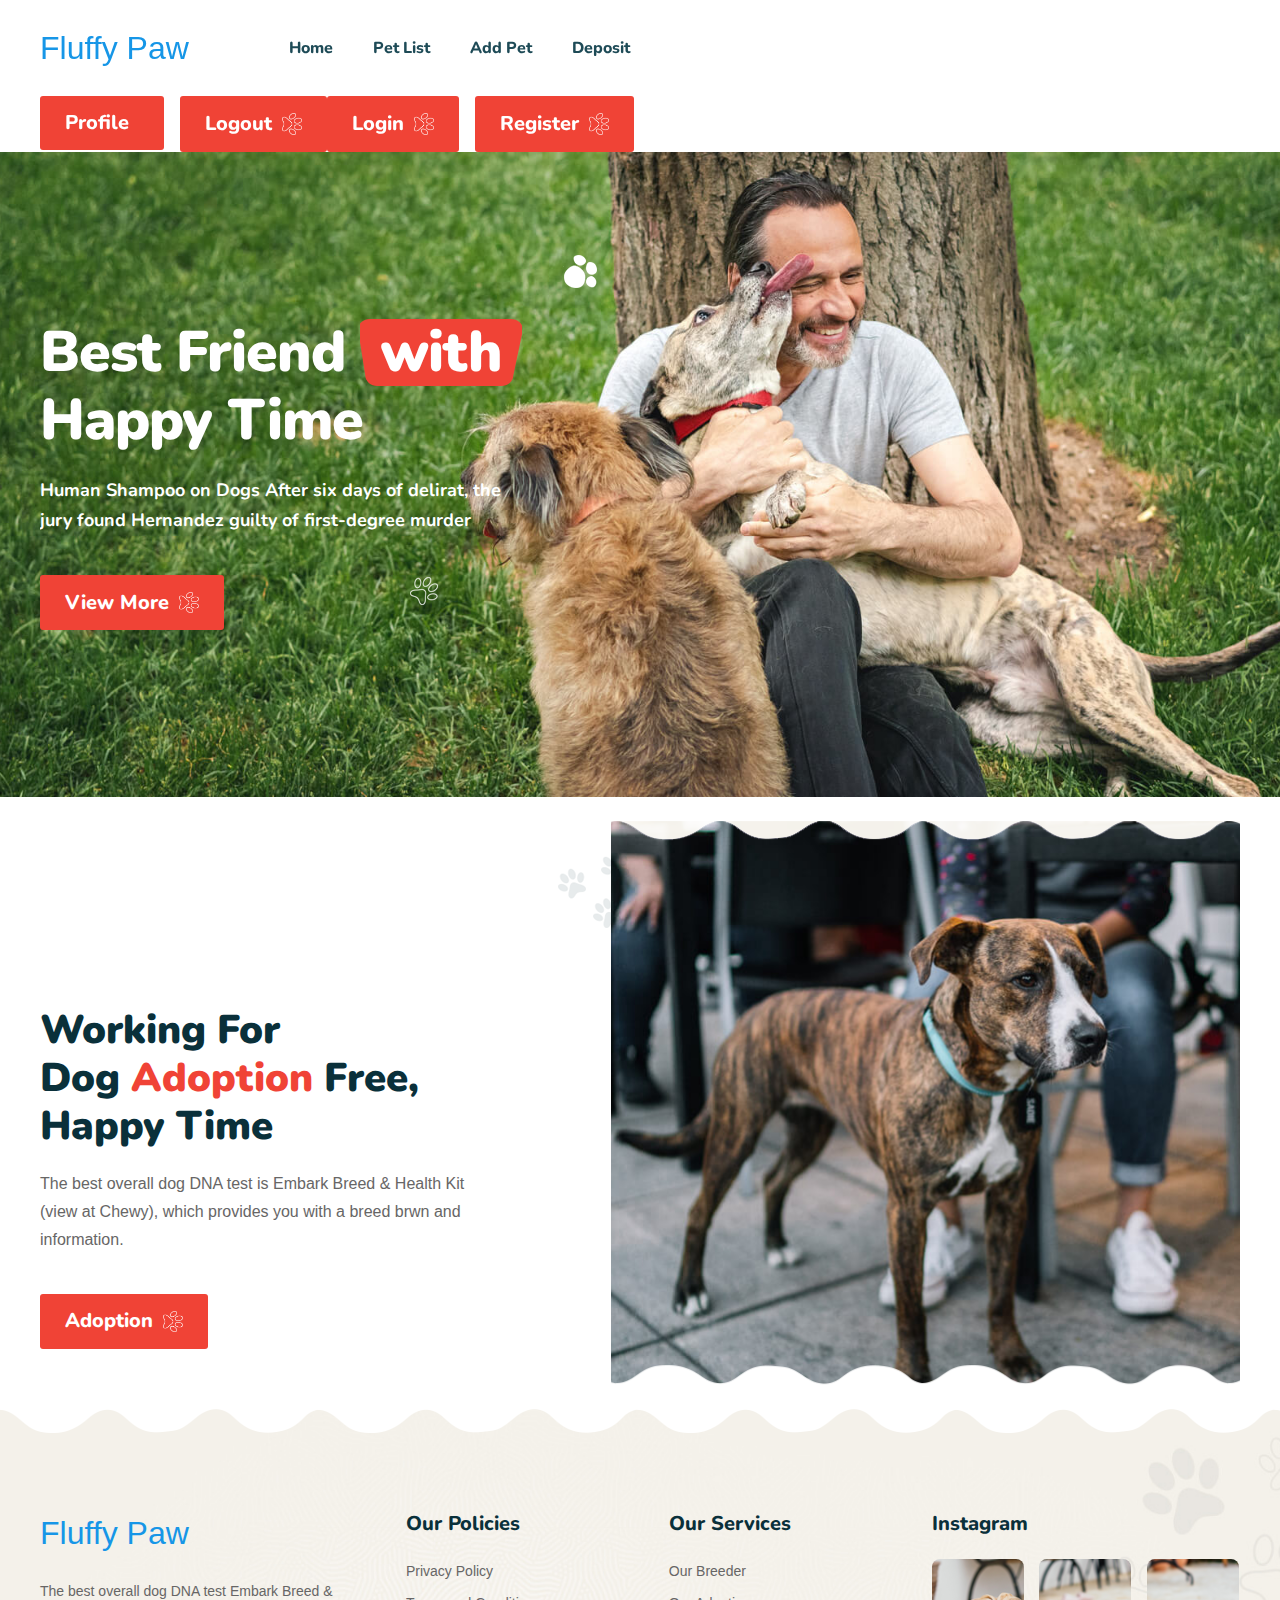
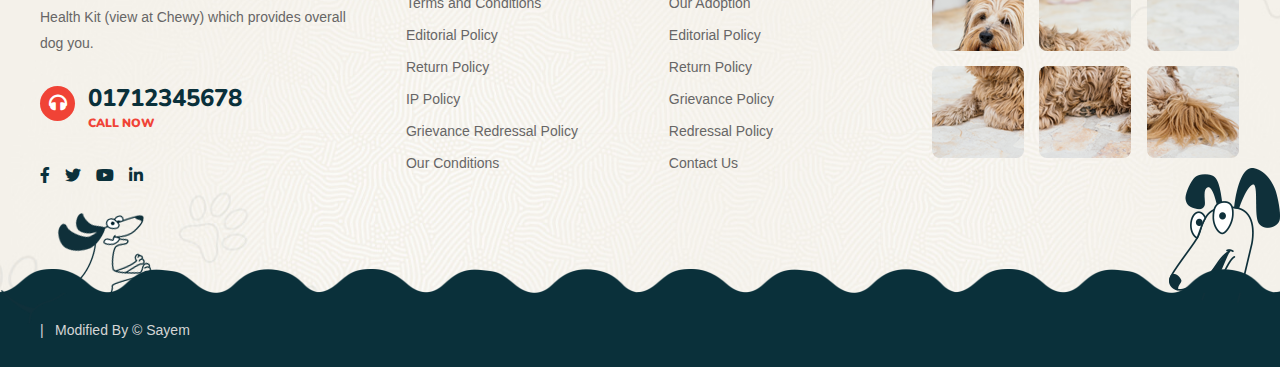
==== index.html @ d815d578 "first commit" ====
<!doctype html>
<html class="no-js" lang="en">

<head>
    <meta charset="utf-8">
    <meta http-equiv="x-ua-compatible" content="ie=edge">
    <title>FluffyPaw - Pet Adoption</title>
    <meta name="description" content="">
    <meta name="viewport" content="width=device-width, initial-scale=1">
    <link rel="shortcut icon" type="image/x-icon" href="img/favicon.png">
    <!-- CSS here -->
    <link rel="stylesheet" href="css/bootstrap.min.css">
    <link rel="stylesheet" href="css/animate.min.css">
    <link rel="stylesheet" href="css/magnific-popup.css">
    <link rel="stylesheet" href="css/fontawesome-all.min.css">
    <link rel="stylesheet" href="css/owl.carousel.min.css">
    <link rel="stylesheet" href="css/nice-select.css">
    <link rel="stylesheet" href="css/flaticon.css">
    <link rel="stylesheet" href="css/odometer.css">
    <link rel="stylesheet" href="css/jquery-ui.css">
    <link rel="stylesheet" href="css/slick.css">
    <link rel="stylesheet" href="css/default.css">
    <link rel="stylesheet" href="css/style.css">
    <link rel="stylesheet" href="css/responsive.css">
</head>

<body>

    <!-- Preloader -->
    <div id="preloader">
        <img src="img/preloader.gif" alt="">
    </div>
    <!-- Preloader-end -->

    <!-- Scroll-top -->
    <button class="scroll-top scroll-to-target" data-target="html">
        <i class="fas fa-angle-up"></i>
    </button>
    <!-- Scroll-top-end-->

    <!-- header-area -->
    <header>
        <div id="sticky-header" class="menu-area">
            <div class="container custom-container">
                <div class="row">
                    <div class="col-12">
                        <div class="mobile-nav-toggler"><i class="fas fa-bars"></i></div>
                        <div class="menu-wrap">
                            <nav class="menu-nav show">
                                <div class="logo"><a class="h2 fw-bolder" href="index.html">Fluffy Paw</a>
                                </div>
                                <div class="navbar-wrap main-menu d-none d-lg-flex">
                                    <ul class="navigation">
                                        <li class="menu-item-has-children"><a href="index.html">Home</a></li>
                                        <li><a href="pets.html">Pet List</a></li>
                                        <li><a href="add-pet.html">Add Pet</a></li>
                                        <li><a href="deposit.html">Deposit</a></li>
                                    </ul>
                                </div>
                                <div>
                                    <ul class="d-flex gap-3">
                                        <li class="header-btn"><a href="user-account.html" class="btn">Profile<img
                                                    src="#" alt=""></a></li>
                                        <form action="#" method="post">
                                            <li class="header-btn ml-3"><button class="btn">Logout<img
                                                        src="img/icon/w_pawprint.png" alt=""></button></li>
                                        </form>
                                        <li class="header-btn"><a href="user-login.html" class="btn">Login<img
                                                    src="img/icon/w_pawprint.png" alt=""></a></li>
                                        <li class="header-btn ml-3"><a href="user-registration.html"
                                                class="btn">Register<img src="img/icon/w_pawprint.png" alt=""></a></li>
                                    </ul>
                                </div>
                            </nav>
                        </div>
                    </div>
                </div>
            </div>
        </div>
    </header>
    <!-- header-area-end -->


    <!-- main-area -->
    <main>

        <!-- slider-area -->
        <section class="slider-area">
            <div class="slider-active">
                <div class="single-slider slider-bg d-flex align-items-center" data-background="
                    img/slider/slider_bg02.jpg">
                    <div class="container custom-container">
                        <div class="row">
                            <div class="col-xl-5 col-lg-7 col-md-10">
                                <div class="slider-content">
                                    <div class="slider-title">
                                        <h2 class="title" data-animation="fadeInUpBig" data-delay=".2s"
                                            data-duration="1.2s">
                                            Best Friend <span>with</span> Happy Time</h2>
                                    </div>
                                    <div class="slider-desc">
                                        <p class="desc" data-animation="fadeInUpBig" data-delay=".4s"
                                            data-duration="1.2s">Human
                                            Shampoo on Dogs After six days of delirat,
                                            the jury found Hernandez guilty of first-degree murder</p>
                                    </div>
                                    <a href="pets.html" class="btn" data-animation="fadeInUpBig" data-delay=".6s"
                                        data-duration="1.2s">View More <img src="
                                            img/icon/w_pawprint.png" alt=""></a>
                                </div>
                            </div>
                        </div>
                    </div>
                </div>
            </div>
            <div class="slider-shape"><img src="img/slider/slider_shape01.png" alt=""></div>
            <div class="slider-shape shape-two"><img src="img/slider/slider_shape02.png" alt=""></div>
        </section>
        <!-- slider-area-end -->
        <!-- adoption-area -->
        <section class="adoption-area">
            <div class="container">
                <div class="row align-items-center align-items-xl-end justify-content-center">
                    <div class="col-xl-7 col-lg-6 col-md-10 order-0 order-lg-2">
                        <div class="adoption-img my-4 ">
                            <img src="img/images/adoption_img.jpg" alt="">
                        </div>
                    </div>
                    <div class="col-xl-5 col-lg-6">
                        <div class="adoption-content">
                            <h2 class="title">Working For <br> Dog <span>Adoption</span> Free, Happy Time</h2>
                            <p>The best overall dog DNA test is Embark Breed & Health Kit (view at Chewy), which
                                provides you with a breed brwn and information.</p>
                            <a href="#" class="btn">Adoption <img src="img/icon/w_pawprint.png" alt=""></a>
                        </div>
                    </div>
                </div>
            </div>
            <div class="adoption-shape"><img src="img/images/adoption_shape.png" alt=""></div>
        </section>
        <!-- adoption-area-end -->
    </main>
    <!-- main-area-end -->


    <!-- footer-start -->
    <footer>
        <div class="footer-top-area footer-bg">
            <div class="container">
                <div class="row justify-content-between">
                    <div class="col-3">
                        <div class="footer-widget">
                            <div class="f-logo h2 ">
                                <a href="#">Fluffy Paw</a>
                            </div>
                            <div class="footer-text">
                                <p>The best overall dog DNA test Embark Breed & Health Kit (view at Chewy) which
                                    provides
                                    overall dog you.</p>
                            </div>
                            <div class="footer-contact">
                                <div class="icon"><i class="fas fa-headphones"></i></div>
                                <div class="content">
                                    <h4 class="title"><a href="tel:+8801712345678">01712345678</a></h4>
                                    <span>Call Now</span>
                                </div>
                            </div>
                            <div class="footer-social">
                                <ul>
                                    <li><a href="#"><i class="fab fa-facebook-f"></i></a></li>
                                    <li><a href="#"><i class="fab fa-twitter"></i></a></li>
                                    <li><a href="#"><i class="fab fa-youtube"></i></a></li>
                                    <li><a href="#"><i class="fab fa-linkedin-in"></i></a></li>
                                </ul>
                            </div>
                        </div>
                    </div>
                    <div class="col-2">
                        <div class="footer-widget">
                            <h4 class="fw-title">Our Policies</h4>
                            <div class="fw-link">
                                <ul>
                                    <li><a href="#">Privacy Policy</a></li>
                                    <li><a href="#">Terms and Conditions</a></li>
                                    <li><a href="#">Editorial Policy</a></li>
                                    <li><a href="#">Return Policy</a></li>
                                    <li><a href="#">IP Policy</a></li>
                                    <li><a href="#">Grievance Redressal Policy</a></li>
                                    <li><a href="#">Our Conditions</a></li>
                                </ul>
                            </div>
                        </div>
                    </div>
                    <div class="col-2">
                        <div class="footer-widget">
                            <h4 class="fw-title">Our Services</h4>
                            <div class="fw-link">
                                <ul>
                                    <li><a href="#">Our Breeder</a></li>
                                    <li><a href="#">Our Adoption</a></li>
                                    <li><a href="#">Editorial Policy</a></li>
                                    <li><a href="#">Return Policy</a></li>
                                    <li><a href="#">Grievance Policy</a></li>
                                    <li><a href="#">Redressal Policy</a></li>
                                    <li><a href="#">Contact Us</a></li>
                                </ul>
                            </div>
                        </div>
                    </div>
                    <div class="col-3">
                        <div class="footer-widget">
                            <h4 class="fw-title">Instagram</h4>
                            <div class="fw-insta">
                                <ul>
                                    <li><a href="#"><img src="img/images/insta_img01.png" alt=""></a></li>
                                    <li><a href="#"><img src="img/images/insta_img02.png" alt=""></a></li>
                                    <li><a href="#"><img src="img/images/insta_img03.png" alt=""></a></li>
                                    <li><a href="#"><img src="img/images/insta_img04.png" alt=""></a></li>
                                    <li><a href="#"><img src="img/images/insta_img05.png" alt=""></a></li>
                                    <li><a href="#"><img src="img/images/insta_img06.png" alt=""></a></li>
                                </ul>
                            </div>
                        </div>
                    </div>
                </div>
            </div>
            <div class="footer-shape"><img src="img/images/footer_shape01.png" alt=""></div>
            <div class="footer-shape shape-two"><img src="img/images/footer_shape02.png" alt=""></div>
        </div>
        <div class="copyright-area">
            <div class="container">
                <div class="row">
                    <div class="col-md-8">
                        <div class="copyright-text">
                            <p>Modified By &copy; Sayem</p>
                        </div>
                    </div>
                </div>
            </div>
        </div>
    </footer>
    <!-- footer-end -->



    <!-- JS here -->
    <script src="js/vendor/jquery-3.6.0.min.js"></script>
    <script src="js/bootstrap.min.js"></script>
    <script src="js/isotope.pkgd.min.js"></script>
    <script src="js/imagesloaded.pkgd.min.js"></script>
    <script src="js/jquery.magnific-popup.min.js"></script>
    <script src="js/owl.carousel.min.js"></script>
    <script src="js/jquery.odometer.min.js"></script>
    <script src="js/jquery.nice-select.min.js"></script>
    <script src="js/jquery-ui.min.js"></script>
    <script src="js/jquery.appear.js"></script>
    <script src="js/slick.min.js"></script>
    <script src="js/wow.min.js"></script>
    <script src="js/plugins.js"></script>
    <script src="js/main.js"></script>
</body>

</html>
---- css/nice-select.css ----
.nice-select {
	-webkit-tap-highlight-color: transparent;
	border-radius: 5px;
	border: none;
	box-sizing: border-box;
	clear: both;
	cursor: pointer;
	display: inline-block;
	font-family: inherit;
	font-size: 14px;
	font-weight: 500;
	height: auto;
	line-height: 1;
	outline: none;
	padding-left: 18px;
	padding-right: 30px;
	position: relative;
	text-align: left !important;
	-webkit-transition: all 0.2s ease-in-out;
	transition: all 0.2s ease-in-out;
	-webkit-user-select: none;
	-moz-user-select: none;
	-ms-user-select: none;
	user-select: none;
	white-space: nowrap;
	width: auto;
	color: #30353d;
}
  .nice-select:hover {
    border-color: #dbdbdb; }
  .nice-select:active, .nice-select.open, .nice-select:focus {
    border-color: #999; }
.nice-select::after {
	border-bottom: 2px solid #30353d;
	border-right: 2px solid #30353d;
	content: '';
	display: block;
	height: 7px;
	margin-top: -6px;
	pointer-events: none;
	position: absolute;
	right: 17px;
	top: 50%;
	-webkit-transform-origin: 66% 66%;
	-ms-transform-origin: 66% 66%;
	transform-origin: 66% 66%;
	-webkit-transform: rotate(45deg);
	-ms-transform: rotate(45deg);
	transform: rotate(45deg);
	-webkit-transition: all 0.15s ease-in-out;
	transition: all 0.15s ease-in-out;
	width: 7px;
}
  .nice-select.open:after {
    -webkit-transform: rotate(-135deg);
        -ms-transform: rotate(-135deg);
            transform: rotate(-135deg); }
  .nice-select.open .list {
    opacity: 1;
    pointer-events: unset;
    -webkit-transform: scale(1) translateY(0);
    -ms-transform: scale(1) translateY(0);
    transform: scale(1) translateY(0);
    width: 100%;
	}
  .nice-select.disabled {
    border-color: #ededed;
    color: #999;
    pointer-events: none; }
    .nice-select.disabled:after {
      border-color: #cccccc; }
  .nice-select.wide {
    width: 100%; }
    .nice-select.wide .list {
      left: 0 !important;
      right: 0 !important; }
  .nice-select.right {
    float: right; }
    .nice-select.right .list {
      left: auto;
      right: 0; }
  .nice-select.small {
    font-size: 12px;
    height: 36px;
    line-height: 34px; }
    .nice-select.small:after {
      height: 4px;
      width: 4px; }
    .nice-select.small .option {
      line-height: 34px;
      min-height: 34px; }
.nice-select .list {
	background-color: #fff;
	border-radius: 0;
	box-shadow: 0 0 0 1px rgba(68, 68, 68, 0.11);
	box-sizing: border-box;
	margin-top: 6px;
	opacity: 0;
	overflow: hidden;
	padding: 0;
	pointer-events: none;
	position: absolute;
	top: 100%;
	left: 0;
	-webkit-transform-origin: 50% 0;
	-ms-transform-origin: 50% 0;
	transform-origin: 50% 0;
	-webkit-transform: scale(0.75) translateY(-21px);
	-ms-transform: scale(0.75) translateY(-21px);
	transform: scale(0.75) translateY(-21px);
	-webkit-transition: all 0.2s cubic-bezier(0.5, 0, 0, 1.25), opacity 0.15s ease-out;
	transition: all 0.2s cubic-bezier(0.5, 0, 0, 1.25), opacity 0.15s ease-out;
	z-index: 9;
}
.nice-select .list {
    -webkit-transform-origin: unset;
    -ms-transform-origin: unset;
    transform-origin: unset;
    -webkit-transform: scale(1) translateY(0);
    -ms-transform: scale(1) translateY(0);
    transform: scale(1) translateY(0);
    -webkit-transition: unset;
    transition: unset;
}
    .nice-select .list:hover .option:not(:hover) {
      background-color: transparent !important; }
.nice-select .option {
	cursor: pointer;
	font-weight: 400;
	line-height: 40px;
	list-style: none;
	min-height: 40px;
	outline: none;
	padding-left: 18px;
	padding-right: 29px;
	text-align: left;
	-webkit-transition: all 0.2s;
	transition: all 0.2s;
	display: block;
	color: #133046;
}
    .nice-select .option:hover, .nice-select .option.focus, .nice-select .option.selected.focus {
      background-color: #f6f6f6; }
.nice-select .option.selected {
    font-weight: 500;
    padding-top: 0;
    padding-bottom: 0;
}
    .nice-select .option.disabled {
      background-color: transparent;
      color: #999;
      cursor: default; }

.no-csspointerevents .nice-select .list {
  display: none; }

.no-csspointerevents .nice-select.open .list {
  display: block; }
---- css/flaticon.css ----
@font-face {
    font-family: "flaticon";
    src: url("../fonts/flaticondf80.ttf?bd3227b7135b7b35971cfd9419559b83") format("truetype"),
url("../fonts/flaticondf80.woff?bd3227b7135b7b35971cfd9419559b83") format("woff"),
url("../fonts/flaticondf80.woff2?bd3227b7135b7b35971cfd9419559b83") format("woff2"),
url("../fonts/flaticondf80.eot?bd3227b7135b7b35971cfd9419559b83#iefix") format("embedded-opentype"),
url("../fonts/flaticondf80.svg?bd3227b7135b7b35971cfd9419559b83#flaticon") format("svg");
}

i[class^="flaticon-"]:before, i[class*=" flaticon-"]:before {
    font-family: flaticon !important;
    font-style: normal;
    font-weight: normal !important;
    font-variant: normal;
    text-transform: none;
    line-height: 1;
    -webkit-font-smoothing: antialiased;
    -moz-osx-font-smoothing: grayscale;
}

.flaticon-shopping-bag:before {
    content: "\f101";
}
.flaticon-magnifiying-glass:before {
    content: "\f102";
}
.flaticon-search:before {
    content: "\f103";
}
.flaticon-location:before {
    content: "\f104";
}
.flaticon-dog:before {
    content: "\f105";
}
.flaticon-happy:before {
    content: "\f106";
}
.flaticon-dove:before {
    content: "\f107";
}
.flaticon-husky:before {
    content: "\f108";
}
.flaticon-tick:before {
    content: "\f109";
}
.flaticon-done:before {
    content: "\f10a";
}
.flaticon-play-button-arrowhead:before {
    content: "\f10b";
}
.flaticon-pause:before {
    content: "\f10c";
}
.flaticon-quotation-marks:before {
    content: "\f10d";
}
.flaticon-bookmark:before {
    content: "\f10e";
}
.flaticon-bookmark-1:before {
    content: "\f10f";
}
.flaticon-sex:before {
    content: "\f110";
}
.flaticon-plus-18-movie:before {
    content: "\f111";
}
.flaticon-color-palette:before {
    content: "\f112";
}
---- css/odometer.css ----
.odometer.odometer-auto-theme, .odometer.odometer-theme-default {
  display: inline-block;
  vertical-align: middle;
  *vertical-align: auto;
  *zoom: 1;
  *display: inline;
  position: relative;
}
.odometer.odometer-auto-theme .odometer-digit, .odometer.odometer-theme-default .odometer-digit {
  display: inline-block;
  vertical-align: middle;
  *vertical-align: auto;
  *zoom: 1;
  *display: inline;
  position: relative;
}
.odometer.odometer-auto-theme .odometer-digit .odometer-digit-spacer, .odometer.odometer-theme-default .odometer-digit .odometer-digit-spacer {
  display: inline-block;
  vertical-align: middle;
  *vertical-align: auto;
  *zoom: 1;
  *display: inline;
  visibility: hidden;
}
.odometer.odometer-auto-theme .odometer-digit .odometer-digit-inner, .odometer.odometer-theme-default .odometer-digit .odometer-digit-inner {
  text-align: left;
  display: block;
  position: absolute;
  top: 0;
  left: 0;
  right: 0;
  bottom: 0;
  overflow: hidden;
}
.odometer.odometer-auto-theme .odometer-digit .odometer-ribbon, .odometer.odometer-theme-default .odometer-digit .odometer-ribbon {
  display: block;
}
.odometer.odometer-auto-theme .odometer-digit .odometer-ribbon-inner, .odometer.odometer-theme-default .odometer-digit .odometer-ribbon-inner {
  display: block;
  -webkit-backface-visibility: hidden;
  backface-visibility: hidden;
}
.odometer.odometer-auto-theme .odometer-digit .odometer-value, .odometer.odometer-theme-default .odometer-digit .odometer-value {
  display: block;
  -webkit-transform: translateZ(0);
  transform: translateZ(0);
}
.odometer.odometer-auto-theme .odometer-digit .odometer-value.odometer-last-value, .odometer.odometer-theme-default .odometer-digit .odometer-value.odometer-last-value {
  position: absolute;
}
.odometer.odometer-auto-theme.odometer-animating-up .odometer-ribbon-inner, .odometer.odometer-theme-default.odometer-animating-up .odometer-ribbon-inner {
  -webkit-transition: -webkit-transform 2s;
  -moz-transition: -moz-transform 2s;
  -ms-transition: -ms-transform 2s;
  -o-transition: -o-transform 2s;
  transition: transform 2s;
}
.odometer.odometer-auto-theme.odometer-animating-up.odometer-animating .odometer-ribbon-inner, .odometer.odometer-theme-default.odometer-animating-up.odometer-animating .odometer-ribbon-inner {
  -webkit-transform: translateY(-100%);
  -moz-transform: translateY(-100%);
  -ms-transform: translateY(-100%);
  -o-transform: translateY(-100%);
  transform: translateY(-100%);
}
.odometer.odometer-auto-theme.odometer-animating-down .odometer-ribbon-inner, .odometer.odometer-theme-default.odometer-animating-down .odometer-ribbon-inner {
  -webkit-transform: translateY(-100%);
  -moz-transform: translateY(-100%);
  -ms-transform: translateY(-100%);
  -o-transform: translateY(-100%);
  transform: translateY(-100%);
}
.odometer.odometer-auto-theme.odometer-animating-down.odometer-animating .odometer-ribbon-inner, .odometer.odometer-theme-default.odometer-animating-down.odometer-animating .odometer-ribbon-inner {
  -webkit-transition: -webkit-transform 2s;
  -moz-transition: -moz-transform 2s;
  -ms-transition: -ms-transform 2s;
  -o-transition: -o-transform 2s;
  transition: transform 2s;
  -webkit-transform: translateY(0);
  -moz-transform: translateY(0);
  -ms-transform: translateY(0);
  -o-transform: translateY(0);
  transform: translateY(0);
}
.odometer.odometer-auto-theme .odometer-value, .odometer.odometer-theme-default .odometer-value {
  text-align: center;
}
.odometer-formatting-mark {
  display: none;
}
---- css/default.css ----
/* Deafult Margin & Padding */
/*-- Margin Top --*/
.mt-5 {
	margin-top: 5px;
}
.mt-10 {
	margin-top: 10px;
}
.mt-15 {
	margin-top: 15px;
}
.mt-20 {
	margin-top: 20px;
}
.mt-25 {
	margin-top: 25px;
}
.mt-30 {
	margin-top: 30px;
}
.mt-35 {
	margin-top: 35px;
}
.mt-40 {
	margin-top: 40px;
}
.mt-45 {
	margin-top: 45px;
}
.mt-50 {
	margin-top: 50px;
}
.mt-55 {
	margin-top: 55px;
}
.mt-60 {
	margin-top: 60px;
}
.mt-65 {
	margin-top: 65px;
}
.mt-70 {
	margin-top: 70px;
}
.mt-75 {
	margin-top: 75px;
}
.mt-80 {
	margin-top: 80px;
}
.mt-85 {
	margin-top: 85px;
}
.mt-90 {
	margin-top: 90px;
}
.mt-95 {
	margin-top: 95px;
}
.mt-100 {
	margin-top: 100px;
}
.mt-105 {
	margin-top: 105px;
}
.mt-110 {
	margin-top: 110px;
}
.mt-115 {
	margin-top: 115px;
}
.mt-120 {
	margin-top: 120px;
}
.mt-125 {
	margin-top: 125px;
}
.mt-130 {
	margin-top: 130px;
}
.mt-135 {
	margin-top: 135px;
}
.mt-140 {
	margin-top: 140px;
}
.mt-145 {
	margin-top: 145px;
}
.mt-150 {
	margin-top: 150px;
}
.mt-155 {
	margin-top: 155px;
}
.mt-160 {
	margin-top: 160px;
}
.mt-165 {
	margin-top: 165px;
}
.mt-170 {
	margin-top: 170px;
}
.mt-175 {
	margin-top: 175px;
}
.mt-180 {
	margin-top: 180px;
}
.mt-185 {
	margin-top: 185px;
}
.mt-190 {
	margin-top: 190px;
}
.mt-195 {
	margin-top: 195px;
}
.mt-200 {
	margin-top: 200px;
}
/*-- Margin Bottom --*/

.mb-5 {
	margin-bottom: 5px;
}
.mb-10 {
	margin-bottom: 10px;
}
.mb-15 {
	margin-bottom: 15px;
}
.mb-20 {
	margin-bottom: 20px;
}
.mb-25 {
	margin-bottom: 25px;
}
.mb-30 {
	margin-bottom: 30px;
}
.mb-35 {
	margin-bottom: 35px;
}
.mb-40 {
	margin-bottom: 40px;
}
.mb-45 {
	margin-bottom: 45px;
}
.mb-50 {
	margin-bottom: 50px;
}
.mb-55 {
	margin-bottom: 55px;
}
.mb-60 {
	margin-bottom: 60px;
}
.mb-65 {
	margin-bottom: 65px;
}
.mb-70 {
	margin-bottom: 70px;
}
.mb-75 {
	margin-bottom: 75px;
}
.mb-80 {
	margin-bottom: 80px;
}
.mb-85 {
	margin-bottom: 85px;
}
.mb-90 {
	margin-bottom: 90px;
}
.mb-95 {
	margin-bottom: 95px;
}
.mb-100 {
	margin-bottom: 100px;
}
.mb-105 {
	margin-bottom: 105px;
}
.mb-110 {
	margin-bottom: 110px;
}
.mb-115 {
	margin-bottom: 115px;
}
.mb-120 {
	margin-bottom: 120px;
}
.mb-125 {
	margin-bottom: 125px;
}
.mb-130 {
	margin-bottom: 130px;
}
.mb-135 {
	margin-bottom: 135px;
}
.mb-140 {
	margin-bottom: 140px;
}
.mb-145 {
	margin-bottom: 145px;
}
.mb-150 {
	margin-bottom: 150px;
}
.mb-155 {
	margin-bottom: 155px;
}
.mb-160 {
	margin-bottom: 160px;
}
.mb-165 {
	margin-bottom: 165px;
}
.mb-170 {
	margin-bottom: 170px;
}
.mb-175 {
	margin-bottom: 175px;
}
.mb-180 {
	margin-bottom: 180px;
}
.mb-185 {
	margin-bottom: 185px;
}
.mb-190 {
	margin-bottom: 190px;
}
.mb-195 {
	margin-bottom: 195px;
}
.mb-200 {
	margin-bottom: 200px;
}
/*-- Padding Top --*/

.pt-5 {
	padding-top: 5px;
}
.pt-10 {
	padding-top: 10px;
}
.pt-15 {
	padding-top: 15px;
}
.pt-20 {
	padding-top: 20px;
}
.pt-25 {
	padding-top: 25px;
}
.pt-30 {
	padding-top: 30px;
}
.pt-35 {
	padding-top: 35px;
}
.pt-40 {
	padding-top: 40px;
}
.pt-45 {
	padding-top: 45px;
}
.pt-50 {
	padding-top: 50px;
}
.pt-55 {
	padding-top: 55px;
}
.pt-60 {
	padding-top: 60px;
}
.pt-65 {
	padding-top: 65px;
}
.pt-70 {
	padding-top: 70px;
}
.pt-75 {
	padding-top: 75px;
}
.pt-80 {
	padding-top: 80px;
}
.pt-85 {
	padding-top: 85px;
}
.pt-90 {
	padding-top: 90px;
}
.pt-95 {
	padding-top: 95px;
}
.pt-100 {
	padding-top: 100px;
}
.pt-105 {
	padding-top: 105px;
}
.pt-110 {
	padding-top: 110px;
}
.pt-115 {
	padding-top: 115px;
}
.pt-120 {
	padding-top: 120px;
}
.pt-125 {
	padding-top: 125px;
}
.pt-130 {
	padding-top: 130px;
}
.pt-135 {
	padding-top: 135px;
}
.pt-140 {
	padding-top: 140px;
}
.pt-145 {
	padding-top: 145px;
}
.pt-150 {
	padding-top: 150px;
}
.pt-155 {
	padding-top: 155px;
}
.pt-160 {
	padding-top: 160px;
}
.pt-165 {
	padding-top: 165px;
}
.pt-170 {
	padding-top: 170px;
}
.pt-175 {
	padding-top: 175px;
}
.pt-180 {
	padding-top: 180px;
}
.pt-185 {
	padding-top: 185px;
}
.pt-190 {
	padding-top: 190px;
}
.pt-195 {
	padding-top: 195px;
}
.pt-200 {
	padding-top: 200px;
}
/*-- Padding Bottom --*/

.pb-5 {
	padding-bottom: 5px;
}
.pb-10 {
	padding-bottom: 10px;
}
.pb-15 {
	padding-bottom: 15px;
}
.pb-20 {
	padding-bottom: 20px;
}
.pb-25 {
	padding-bottom: 25px;
}
.pb-30 {
	padding-bottom: 30px;
}
.pb-35 {
	padding-bottom: 35px;
}
.pb-40 {
	padding-bottom: 40px;
}
.pb-45 {
	padding-bottom: 45px;
}
.pb-50 {
	padding-bottom: 50px;
}
.pb-55 {
	padding-bottom: 55px;
}
.pb-60 {
	padding-bottom: 60px;
}
.pb-65 {
	padding-bottom: 65px;
}
.pb-70 {
	padding-bottom: 70px;
}
.pb-75 {
	padding-bottom: 75px;
}
.pb-80 {
	padding-bottom: 80px;
}
.pb-85 {
	padding-bottom: 85px;
}
.pb-90 {
	padding-bottom: 90px;
}
.pb-95 {
	padding-bottom: 95px;
}
.pb-100 {
	padding-bottom: 100px;
}
.pb-105 {
	padding-bottom: 105px;
}
.pb-110 {
	padding-bottom: 110px;
}
.pb-115 {
	padding-bottom: 115px;
}
.pb-120 {
	padding-bottom: 120px;
}
.pb-125 {
	padding-bottom: 125px;
}
.pb-130 {
	padding-bottom: 130px;
}
.pb-135 {
	padding-bottom: 135px;
}
.pb-140 {
	padding-bottom: 140px;
}
.pb-145 {
	padding-bottom: 145px;
}
.pb-150 {
	padding-bottom: 150px;
}
.pb-155 {
	padding-bottom: 155px;
}
.pb-160 {
	padding-bottom: 160px;
}
.pb-165 {
	padding-bottom: 165px;
}
.pb-170 {
	padding-bottom: 170px;
}
.pb-175 {
	padding-bottom: 175px;
}
.pb-180 {
	padding-bottom: 180px;
}
.pb-185 {
	padding-bottom: 185px;
}
.pb-190 {
	padding-bottom: 190px;
}
.pb-195 {
	padding-bottom: 195px;
}
.pb-200 {
	padding-bottom: 200px;
}



/*-- Padding Left --*/
.pl-0 {
	padding-left: 0px;
}
.pl-5 {
	padding-left: 5px;
}
.pl-10 {
	padding-left: 10px;
}
.pl-15 {
	padding-left: 15px;
}
.pl-20{
	padding-left: 20px;
}
.pl-25 {
	padding-left: 35px;
}
.pl-30 {
	padding-left: 30px;
}
.pl-35 {
	padding-left: 35px;
}

.pl-35 {
	padding-left: 35px;
}

.pl-40 {
	padding-left: 40px;
}

.pl-45 {
	padding-left: 45px;
}

.pl-50 {
	padding-left: 50px;
}

.pl-55 {
	padding-left: 55px;
}

.pl-60 {
	padding-left: 60px;
}
.pl-65 {
	padding-left: 65px;
}
.pl-70 {
	padding-left: 70px;
}
.pl-75 {
	padding-left: 75px;
}
.pl-80 {
	padding-left: 80px;
}
.pl-85 {
	padding-left: 80px;
}
.pl-90 {
	padding-left: 90px;
}
.pl-95 {
	padding-left: 95px;
}
.pl-100 {
	padding-left: 100px;
}


/*-- Padding Right --*/
.pr-0 {
	padding-right: 0px;
}
.pr-5 {
	padding-right: 5px;
}
.pr-10 {
	padding-right: 10px;
}
.pr-15 {
	padding-right: 15px;
}
.pr-20{
	padding-right: 20px;
}
.pr-25 {
	padding-right: 35px;
}
.pr-30 {
	padding-right: 30px;
}
.pr-35 {
	padding-right: 35px;
}

.pr-35 {
	padding-right: 35px;
}

.pr-40 {
	padding-right: 40px;
}

.pr-45 {
	padding-right: 45px;
}

.pr-50 {
	padding-right: 50px;
}

.pr-55 {
	padding-right: 55px;
}

.pr-60 {
	padding-right: 60px;
}
.pr-65 {
	padding-right: 65px;
}
.pr-70 {
	padding-right: 70px;
}
.pr-75 {
	padding-right: 75px;
}
.pr-80 {
	padding-right: 80px;
}
.pr-85 {
	padding-right: 80px;
}
.pr-90 {
	padding-right: 90px;
}
.pr-95 {
	padding-right: 95px;
}
.pr-100 {
	padding-right: 100px;
}

/* font weight */
.f-700{font-weight: 700;}
.f-600{font-weight: 600;}
.f-500{font-weight: 500;}
.f-400{font-weight: 400;}
.f-300{font-weight: 300;}

/* Background Color */

.gray-bg {
	background: #f7f7fd;
}
.white-bg {
	background: #fff;
}
.black-bg {
	background: #222;
}
.theme-bg {
	background: #222;
}
.primary-bg {
	background: #222;
}
/* Color */

.white-color {
	color: #fff;
}
.black-color {
	color: #222;
}
.theme-color {
	color: #222;
}
.primary-color {
	color: #222;
}
/* black overlay */

[data-overlay] {
	position: relative;
}
[data-overlay]::before {
	background: #000 none repeat scroll 0 0;
	content: "";
	height: 100%;
	left: 0;
	position: absolute;
	top: 0;
	width: 100%;
	z-index: 1;
}
[data-overlay="3"]::before {
	opacity: 0.3;
}
[data-overlay="4"]::before {
	opacity: 0.4;
}
[data-overlay="5"]::before {
	opacity: 0.5;
}
[data-overlay="6"]::before {
	opacity: 0.6;
}
[data-overlay="7"]::before {
	opacity: 0.7;
}
[data-overlay="8"]::before {
	opacity: 0.8;
}
[data-overlay="9"]::before {
	opacity: 0.9;
}
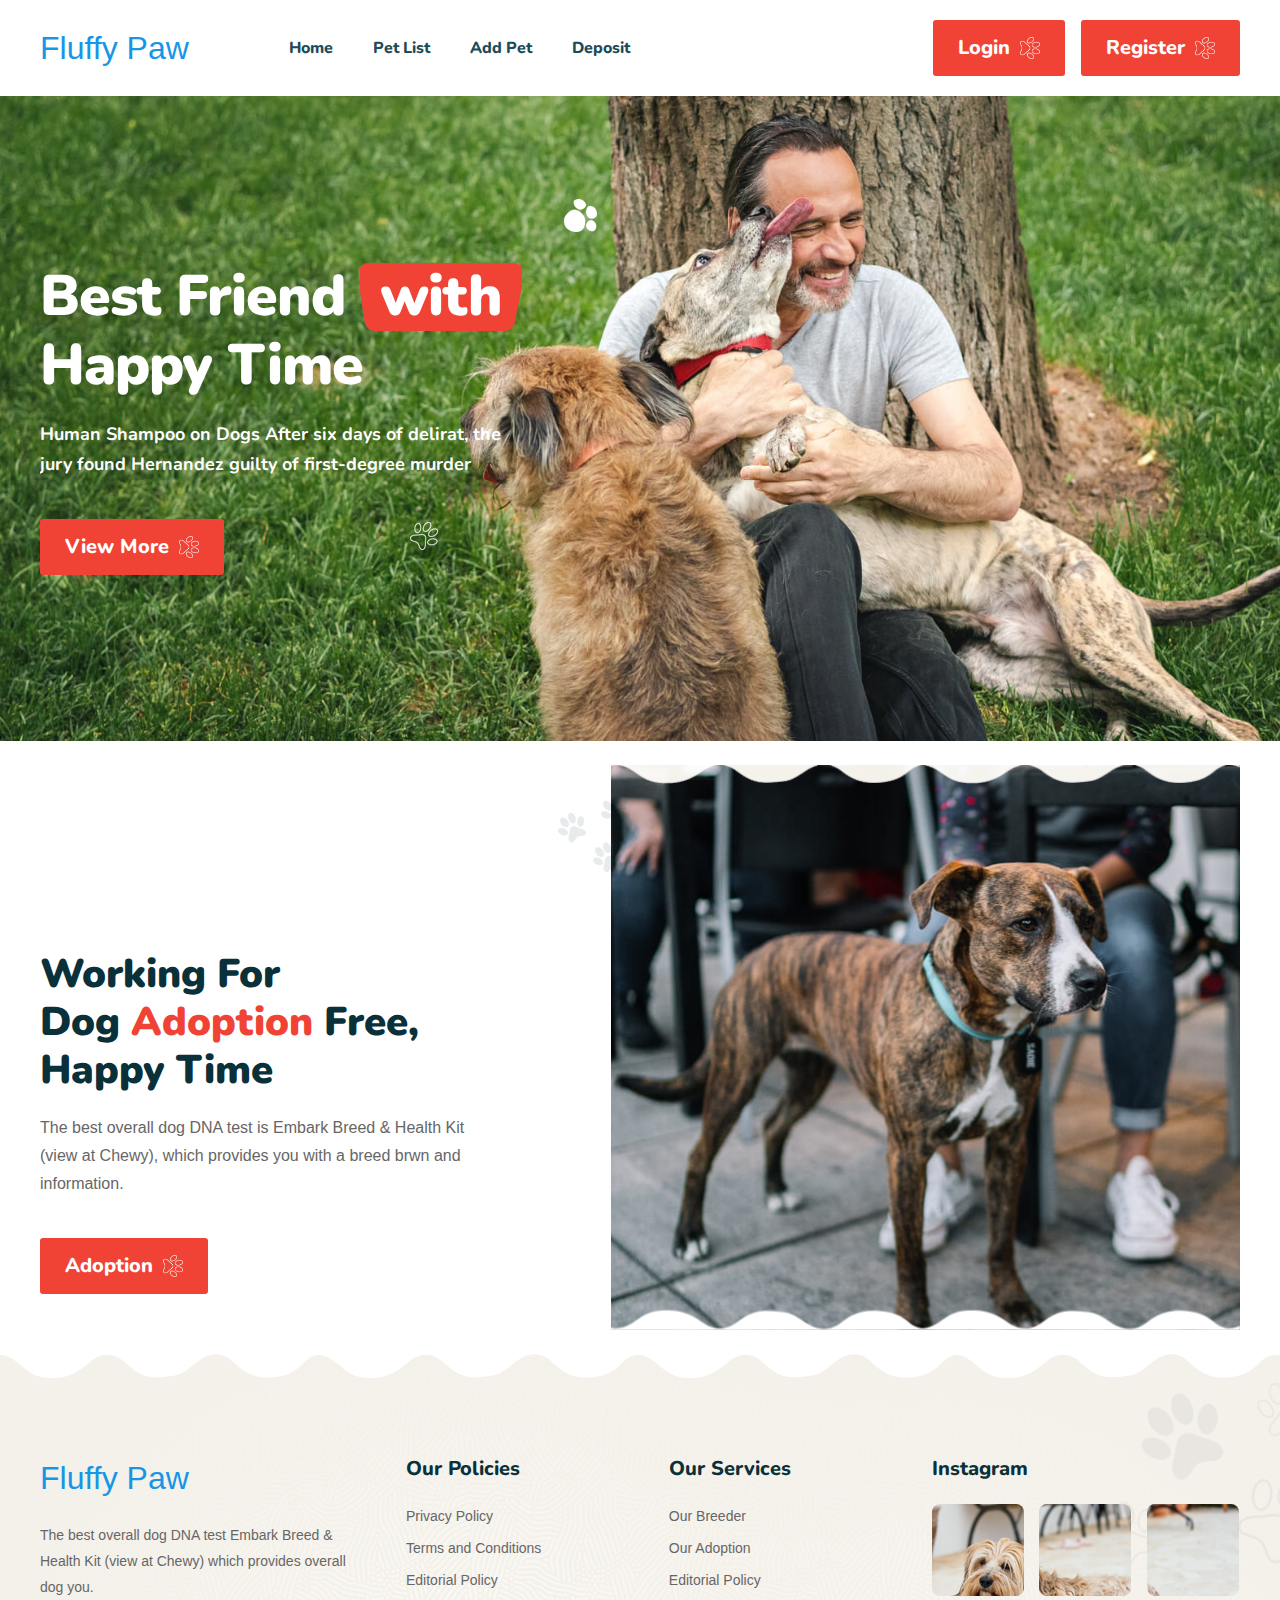
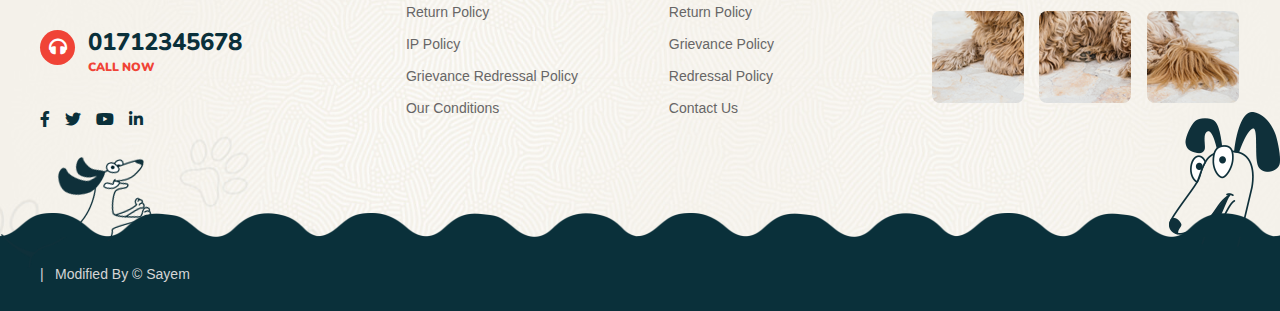
==== commit d6da3b92: "authentication fix" ====
--- a/index.html
+++ b/index.html
@@ -59,16 +59,19 @@
                                 </div>
                                 <div>
                                     <ul class="d-flex gap-3">
-                                        <li class="header-btn"><a href="user-account.html" class="btn">Profile<img
-                                                    src="#" alt=""></a></li>
+                                        <li class="header-btn" id="profile-button"><a href="user-account.html" class="btn"
+                                                >Profile<img src="#" alt=""></a></li>
                                         <form action="#" method="post">
-                                            <li class="header-btn ml-3"><button class="btn">Logout<img
-                                                        src="img/icon/w_pawprint.png" alt=""></button></li>
+                                            <li class=""></li>
                                         </form>
-                                        <li class="header-btn"><a href="user-login.html" class="btn">Login<img
+                                        <li class="header-btn ml-3 " onclick="handleLogout()" id="logout-button"><button
+                                                class="btn">Logout<img src="img/icon/w_pawprint.png" alt=""></button>
+                                        </li>
+                                        <li class="header-btn" id="login-button"><a href="user-login.html"
+                                                class="btn">Login<img src="img/icon/w_pawprint.png" alt=""></a></li>
+                                        <li class="header-btn ml-3" id="register-button"><a
+                                                href="user-registration.html" class="btn">Register<img
                                                     src="img/icon/w_pawprint.png" alt=""></a></li>
-                                        <li class="header-btn ml-3"><a href="user-registration.html"
-                                                class="btn">Register<img src="img/icon/w_pawprint.png" alt=""></a></li>
                                     </ul>
                                 </div>
                             </nav>
@@ -131,7 +134,7 @@
                             <h2 class="title">Working For <br> Dog <span>Adoption</span> Free, Happy Time</h2>
                             <p>The best overall dog DNA test is Embark Breed & Health Kit (view at Chewy), which
                                 provides you with a breed brwn and information.</p>
-                            <a href="#" class="btn">Adoption <img src="img/icon/w_pawprint.png" alt=""></a>
+                            <a href="pets.html" class="btn">Adoption <img src="img/icon/w_pawprint.png" alt=""></a>
                         </div>
                     </div>
                 </div>
@@ -253,11 +256,12 @@
     <script src="js/jquery.odometer.min.js"></script>
     <script src="js/jquery.nice-select.min.js"></script>
     <script src="js/jquery-ui.min.js"></script>
-    <script src="js/jquery.appear.js"></script>
+    <!-- <script src="js/jquery.appear.js"></script> -->
     <script src="js/slick.min.js"></script>
     <script src="js/wow.min.js"></script>
     <script src="js/plugins.js"></script>
     <script src="js/main.js"></script>
+    <script src="js/app.js"></script>
 </body>
 
 </html>